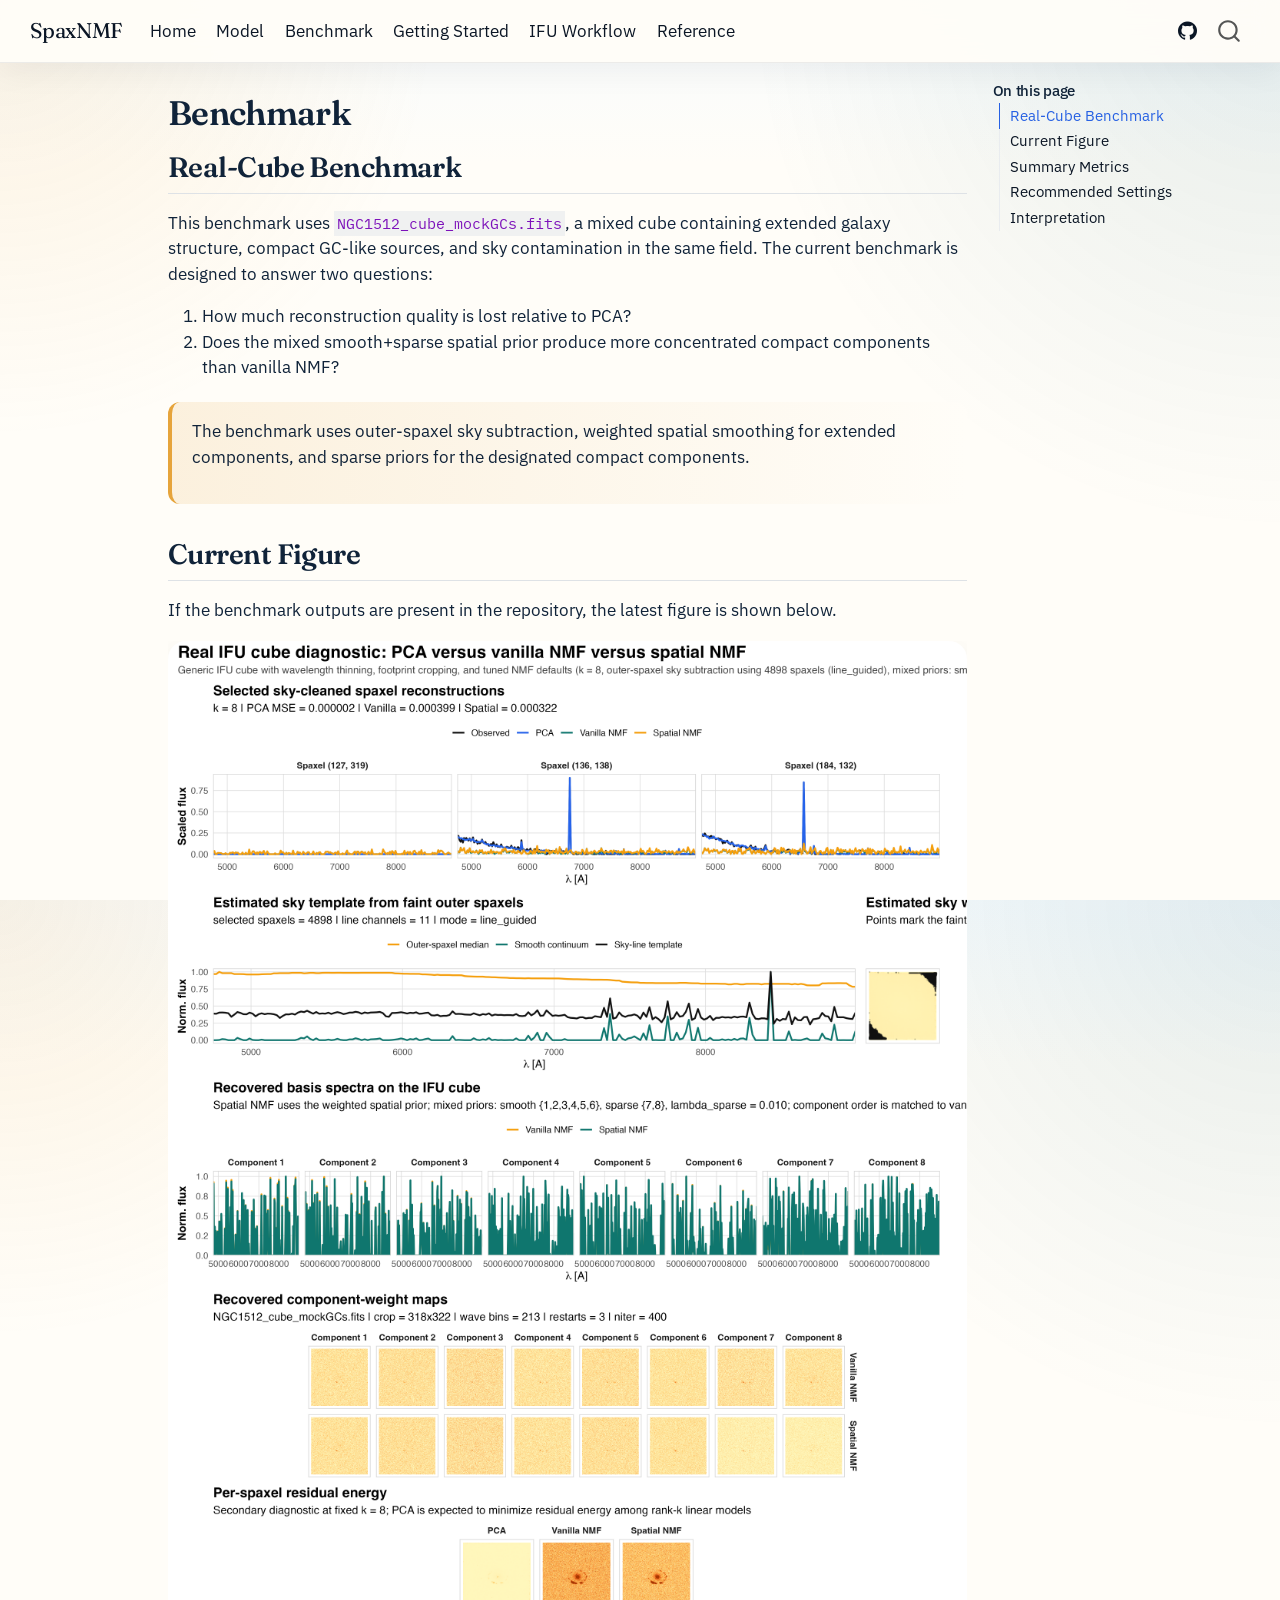
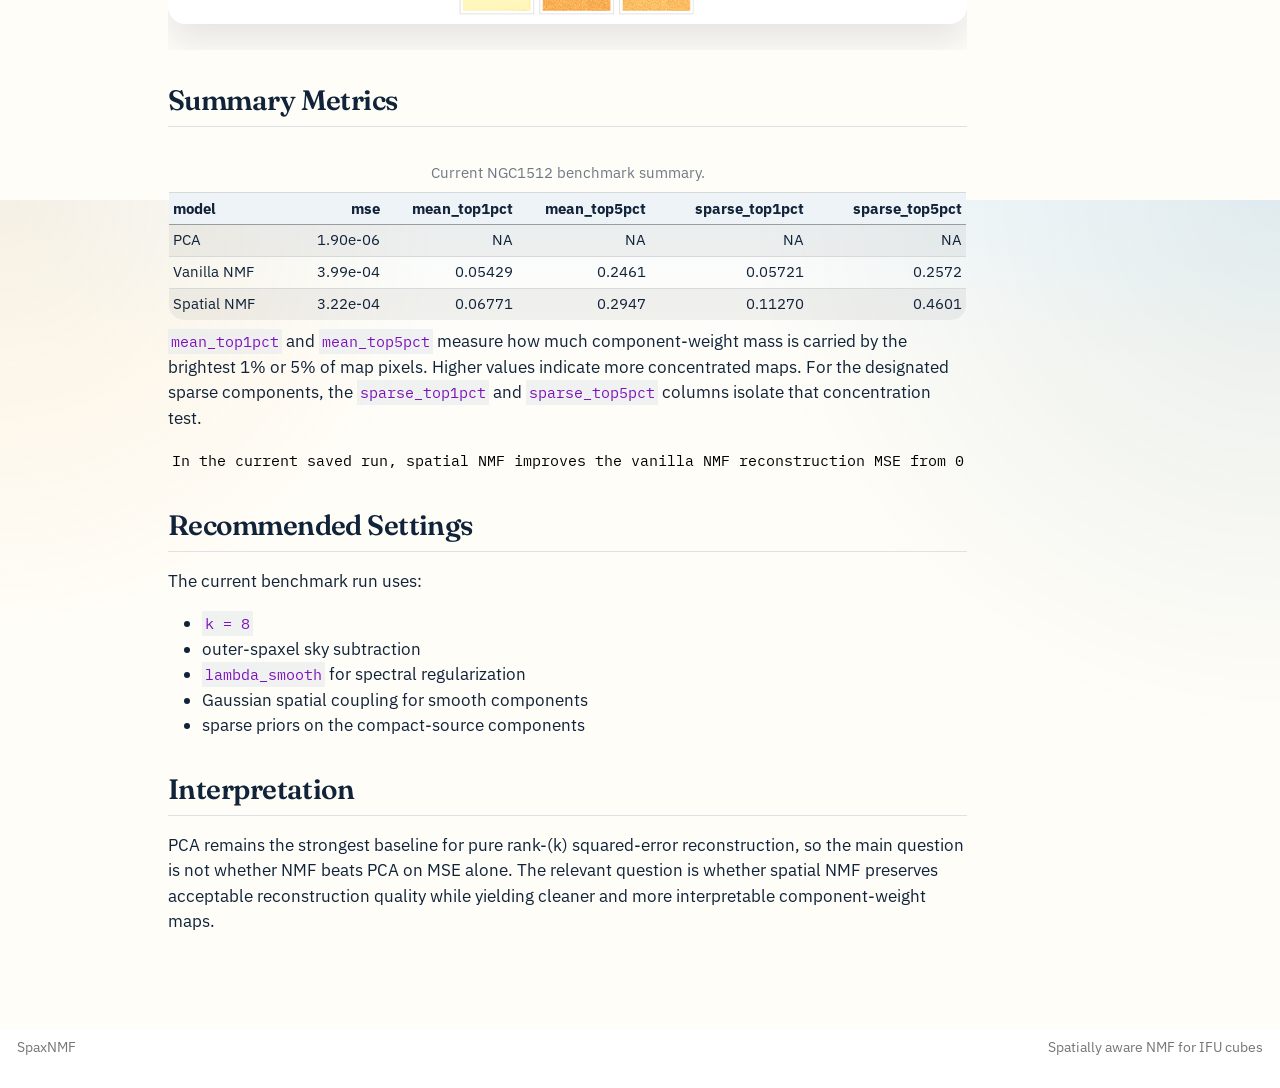
==== docs/benchmark.html @ 4b46c9d9 "again" ====
<!DOCTYPE html>
<html xmlns="http://www.w3.org/1999/xhtml" lang="en" xml:lang="en"><head>

<meta charset="utf-8">
<meta name="generator" content="quarto-1.8.27">

<meta name="viewport" content="width=device-width, initial-scale=1.0, user-scalable=yes">


<title>Benchmark – SpaxNMF</title>
<style>
code{white-space: pre-wrap;}
span.smallcaps{font-variant: small-caps;}
div.columns{display: flex; gap: min(4vw, 1.5em);}
div.column{flex: auto; overflow-x: auto;}
div.hanging-indent{margin-left: 1.5em; text-indent: -1.5em;}
ul.task-list{list-style: none;}
ul.task-list li input[type="checkbox"] {
  width: 0.8em;
  margin: 0 0.8em 0.2em -1em; /* quarto-specific, see https://github.com/quarto-dev/quarto-cli/issues/4556 */ 
  vertical-align: middle;
}
</style>


<script src="site_libs/quarto-nav/quarto-nav.js"></script>
<script src="site_libs/quarto-nav/headroom.min.js"></script>
<script src="site_libs/clipboard/clipboard.min.js"></script>
<script src="site_libs/quarto-search/autocomplete.umd.js"></script>
<script src="site_libs/quarto-search/fuse.min.js"></script>
<script src="site_libs/quarto-search/quarto-search.js"></script>
<meta name="quarto:offset" content="./">
<script src="site_libs/quarto-html/quarto.js" type="module"></script>
<script src="site_libs/quarto-html/tabsets/tabsets.js" type="module"></script>
<script src="site_libs/quarto-html/axe/axe-check.js" type="module"></script>
<script src="site_libs/quarto-html/popper.min.js"></script>
<script src="site_libs/quarto-html/tippy.umd.min.js"></script>
<script src="site_libs/quarto-html/anchor.min.js"></script>
<link href="site_libs/quarto-html/tippy.css" rel="stylesheet">
<link href="site_libs/quarto-html/quarto-syntax-highlighting-ed96de9b727972fe78a7b5d16c58bf87.css" rel="stylesheet" id="quarto-text-highlighting-styles">
<script src="site_libs/bootstrap/bootstrap.min.js"></script>
<link href="site_libs/bootstrap/bootstrap-icons.css" rel="stylesheet">
<link href="site_libs/bootstrap/bootstrap-5b4ad623e5705c0698d39aec6f10cf02.min.css" rel="stylesheet" append-hash="true" id="quarto-bootstrap" data-mode="light">
<script id="quarto-search-options" type="application/json">{
  "location": "navbar",
  "copy-button": false,
  "collapse-after": 3,
  "panel-placement": "end",
  "type": "overlay",
  "limit": 50,
  "keyboard-shortcut": [
    "f",
    "/",
    "s"
  ],
  "show-item-context": false,
  "language": {
    "search-no-results-text": "No results",
    "search-matching-documents-text": "matching documents",
    "search-copy-link-title": "Copy link to search",
    "search-hide-matches-text": "Hide additional matches",
    "search-more-match-text": "more match in this document",
    "search-more-matches-text": "more matches in this document",
    "search-clear-button-title": "Clear",
    "search-text-placeholder": "",
    "search-detached-cancel-button-title": "Cancel",
    "search-submit-button-title": "Submit",
    "search-label": "Search"
  }
}</script>
<style>html{ scroll-behavior: smooth; }</style>


<link rel="stylesheet" href="styles.css">
</head>

<body class="nav-fixed quarto-light">

<div id="quarto-search-results"></div>
  <header id="quarto-header" class="headroom fixed-top">
    <nav class="navbar navbar-expand-lg " data-bs-theme="dark">
      <div class="navbar-container container-fluid">
      <div class="navbar-brand-container mx-auto">
    <a class="navbar-brand" href="./index.html">
    <span class="navbar-title">SpaxNMF</span>
    </a>
  </div>
            <div id="quarto-search" class="" title="Search"></div>
          <button class="navbar-toggler" type="button" data-bs-toggle="collapse" data-bs-target="#navbarCollapse" aria-controls="navbarCollapse" role="menu" aria-expanded="false" aria-label="Toggle navigation" onclick="if (window.quartoToggleHeadroom) { window.quartoToggleHeadroom(); }">
  <span class="navbar-toggler-icon"></span>
</button>
          <div class="collapse navbar-collapse" id="navbarCollapse">
            <ul class="navbar-nav navbar-nav-scroll me-auto">
  <li class="nav-item">
    <a class="nav-link" href="./index.html"> 
<span class="menu-text">Home</span></a>
  </li>  
  <li class="nav-item">
    <a class="nav-link" href="./model.html"> 
<span class="menu-text">Model</span></a>
  </li>  
  <li class="nav-item">
    <a class="nav-link active" href="./benchmark.html" aria-current="page"> 
<span class="menu-text">Benchmark</span></a>
  </li>  
  <li class="nav-item">
    <a class="nav-link" href="./getting-started.html"> 
<span class="menu-text">Getting Started</span></a>
  </li>  
  <li class="nav-item">
    <a class="nav-link" href="./ifu-workflow.html"> 
<span class="menu-text">IFU Workflow</span></a>
  </li>  
  <li class="nav-item">
    <a class="nav-link" href="./reference.html"> 
<span class="menu-text">Reference</span></a>
  </li>  
</ul>
            <ul class="navbar-nav navbar-nav-scroll ms-auto">
  <li class="nav-item compact">
    <a class="nav-link" href="https://github.com/RafaelSdeSouza/SpaxNMF"> <i class="bi bi-github" role="img">
</i> 
<span class="menu-text"></span></a>
  </li>  
</ul>
          </div> <!-- /navcollapse -->
            <div class="quarto-navbar-tools">
</div>
      </div> <!-- /container-fluid -->
    </nav>
</header>
<!-- content -->
<div id="quarto-content" class="quarto-container page-columns page-rows-contents page-layout-article page-navbar">
<!-- sidebar -->
<!-- margin-sidebar -->
    <div id="quarto-margin-sidebar" class="sidebar margin-sidebar">
        <nav id="TOC" role="doc-toc" class="toc-active">
    <h2 id="toc-title">On this page</h2>
   
  <ul>
  <li><a href="#real-cube-benchmark" id="toc-real-cube-benchmark" class="nav-link active" data-scroll-target="#real-cube-benchmark">Real-Cube Benchmark</a></li>
  <li><a href="#current-figure" id="toc-current-figure" class="nav-link" data-scroll-target="#current-figure">Current Figure</a></li>
  <li><a href="#summary-metrics" id="toc-summary-metrics" class="nav-link" data-scroll-target="#summary-metrics">Summary Metrics</a></li>
  <li><a href="#recommended-settings" id="toc-recommended-settings" class="nav-link" data-scroll-target="#recommended-settings">Recommended Settings</a></li>
  <li><a href="#interpretation" id="toc-interpretation" class="nav-link" data-scroll-target="#interpretation">Interpretation</a></li>
  </ul>
</nav>
    </div>
<!-- main -->
<main class="content" id="quarto-document-content">

<header id="title-block-header" class="quarto-title-block default">
<div class="quarto-title">
<h1 class="title">Benchmark</h1>
</div>



<div class="quarto-title-meta">

    
  
    
  </div>
  


</header>


<section id="real-cube-benchmark" class="level2">
<h2 class="anchored" data-anchor-id="real-cube-benchmark">Real-Cube Benchmark</h2>
<p>This benchmark uses <code>NGC1512_cube_mockGCs.fits</code>, a mixed cube containing extended galaxy structure, compact GC-like sources, and sky contamination in the same field. The current benchmark is designed to answer two questions:</p>
<ol type="1">
<li>How much reconstruction quality is lost relative to PCA?</li>
<li>Does the mixed smooth+sparse spatial prior produce more concentrated compact components than vanilla NMF?</li>
</ol>
<div class="benchmark-note">
<p>The benchmark uses outer-spaxel sky subtraction, weighted spatial smoothing for extended components, and sparse priors for the designated compact components.</p>
</div>
</section>
<section id="current-figure" class="level2">
<h2 class="anchored" data-anchor-id="current-figure">Current Figure</h2>
<p>If the benchmark outputs are present in the repository, the latest figure is shown below.</p>
<div class="cell">
<div class="cell-output-display">
<div>
<figure class="figure">
<p><img src="images/ngc1512-benchmark.png" class="img-fluid figure-img" width="2080"></p>
</figure>
</div>
</div>
</div>
</section>
<section id="summary-metrics" class="level2">
<h2 class="anchored" data-anchor-id="summary-metrics">Summary Metrics</h2>
<div class="cell">
<div class="cell-output-display">
<table class="caption-top table table-sm table-striped small">
<caption>Current NGC1512 benchmark summary.</caption>
<colgroup>
<col style="width: 15%">
<col style="width: 11%">
<col style="width: 16%">
<col style="width: 16%">
<col style="width: 19%">
<col style="width: 19%">
</colgroup>
<thead>
<tr class="header">
<th style="text-align: left;">model</th>
<th style="text-align: right;">mse</th>
<th style="text-align: right;">mean_top1pct</th>
<th style="text-align: right;">mean_top5pct</th>
<th style="text-align: right;">sparse_top1pct</th>
<th style="text-align: right;">sparse_top5pct</th>
</tr>
</thead>
<tbody>
<tr class="odd">
<td style="text-align: left;">PCA</td>
<td style="text-align: right;">1.90e-06</td>
<td style="text-align: right;">NA</td>
<td style="text-align: right;">NA</td>
<td style="text-align: right;">NA</td>
<td style="text-align: right;">NA</td>
</tr>
<tr class="even">
<td style="text-align: left;">Vanilla NMF</td>
<td style="text-align: right;">3.99e-04</td>
<td style="text-align: right;">0.05429</td>
<td style="text-align: right;">0.2461</td>
<td style="text-align: right;">0.05721</td>
<td style="text-align: right;">0.2572</td>
</tr>
<tr class="odd">
<td style="text-align: left;">Spatial NMF</td>
<td style="text-align: right;">3.22e-04</td>
<td style="text-align: right;">0.06771</td>
<td style="text-align: right;">0.2947</td>
<td style="text-align: right;">0.11270</td>
<td style="text-align: right;">0.4601</td>
</tr>
</tbody>
</table>
</div>
</div>
<p><code>mean_top1pct</code> and <code>mean_top5pct</code> measure how much component-weight mass is carried by the brightest 1% or 5% of map pixels. Higher values indicate more concentrated maps. For the designated sparse components, the <code>sparse_top1pct</code> and <code>sparse_top5pct</code> columns isolate that concentration test.</p>
<div class="cell">
<div class="cell-output cell-output-stdout">
<pre><code>In the current saved run, spatial NMF improves the vanilla NMF reconstruction MSE from 0.000399 to 0.000322, while increasing the designated sparse-component top-1% concentration from 0.057 to 0.113.</code></pre>
</div>
</div>
</section>
<section id="recommended-settings" class="level2">
<h2 class="anchored" data-anchor-id="recommended-settings">Recommended Settings</h2>
<p>The current benchmark run uses:</p>
<ul>
<li><code>k = 8</code></li>
<li>outer-spaxel sky subtraction</li>
<li><code>lambda_smooth</code> for spectral regularization</li>
<li>Gaussian spatial coupling for smooth components</li>
<li>sparse priors on the compact-source components</li>
</ul>
</section>
<section id="interpretation" class="level2">
<h2 class="anchored" data-anchor-id="interpretation">Interpretation</h2>
<p>PCA remains the strongest baseline for pure rank-(k) squared-error reconstruction, so the main question is not whether NMF beats PCA on MSE alone. The relevant question is whether spatial NMF preserves acceptable reconstruction quality while yielding cleaner and more interpretable component-weight maps.</p>


</section>

</main> <!-- /main -->
<script id="quarto-html-after-body" type="application/javascript">
  window.document.addEventListener("DOMContentLoaded", function (event) {
    const icon = "";
    const anchorJS = new window.AnchorJS();
    anchorJS.options = {
      placement: 'right',
      icon: icon
    };
    anchorJS.add('.anchored');
    const isCodeAnnotation = (el) => {
      for (const clz of el.classList) {
        if (clz.startsWith('code-annotation-')) {                     
          return true;
        }
      }
      return false;
    }
    const onCopySuccess = function(e) {
      // button target
      const button = e.trigger;
      // don't keep focus
      button.blur();
      // flash "checked"
      button.classList.add('code-copy-button-checked');
      var currentTitle = button.getAttribute("title");
      button.setAttribute("title", "Copied!");
      let tooltip;
      if (window.bootstrap) {
        button.setAttribute("data-bs-toggle", "tooltip");
        button.setAttribute("data-bs-placement", "left");
        button.setAttribute("data-bs-title", "Copied!");
        tooltip = new bootstrap.Tooltip(button, 
          { trigger: "manual", 
            customClass: "code-copy-button-tooltip",
            offset: [0, -8]});
        tooltip.show();    
      }
      setTimeout(function() {
        if (tooltip) {
          tooltip.hide();
          button.removeAttribute("data-bs-title");
          button.removeAttribute("data-bs-toggle");
          button.removeAttribute("data-bs-placement");
        }
        button.setAttribute("title", currentTitle);
        button.classList.remove('code-copy-button-checked');
      }, 1000);
      // clear code selection
      e.clearSelection();
    }
    const getTextToCopy = function(trigger) {
      const outerScaffold = trigger.parentElement.cloneNode(true);
      const codeEl = outerScaffold.querySelector('code');
      for (const childEl of codeEl.children) {
        if (isCodeAnnotation(childEl)) {
          childEl.remove();
        }
      }
      return codeEl.innerText;
    }
    const clipboard = new window.ClipboardJS('.code-copy-button:not([data-in-quarto-modal])', {
      text: getTextToCopy
    });
    clipboard.on('success', onCopySuccess);
    if (window.document.getElementById('quarto-embedded-source-code-modal')) {
      const clipboardModal = new window.ClipboardJS('.code-copy-button[data-in-quarto-modal]', {
        text: getTextToCopy,
        container: window.document.getElementById('quarto-embedded-source-code-modal')
      });
      clipboardModal.on('success', onCopySuccess);
    }
      var localhostRegex = new RegExp(/^(?:http|https):\/\/localhost\:?[0-9]*\//);
      var mailtoRegex = new RegExp(/^mailto:/);
        var filterRegex = new RegExp("https:\/\/rafaelsdesouza\.github\.io\/SpaxNMF\/");
      var isInternal = (href) => {
          return filterRegex.test(href) || localhostRegex.test(href) || mailtoRegex.test(href);
      }
      // Inspect non-navigation links and adorn them if external
     var links = window.document.querySelectorAll('a[href]:not(.nav-link):not(.navbar-brand):not(.toc-action):not(.sidebar-link):not(.sidebar-item-toggle):not(.pagination-link):not(.no-external):not([aria-hidden]):not(.dropdown-item):not(.quarto-navigation-tool):not(.about-link)');
      for (var i=0; i<links.length; i++) {
        const link = links[i];
        if (!isInternal(link.href)) {
          // undo the damage that might have been done by quarto-nav.js in the case of
          // links that we want to consider external
          if (link.dataset.originalHref !== undefined) {
            link.href = link.dataset.originalHref;
          }
        }
      }
    function tippyHover(el, contentFn, onTriggerFn, onUntriggerFn) {
      const config = {
        allowHTML: true,
        maxWidth: 500,
        delay: 100,
        arrow: false,
        appendTo: function(el) {
            return el.parentElement;
        },
        interactive: true,
        interactiveBorder: 10,
        theme: 'quarto',
        placement: 'bottom-start',
      };
      if (contentFn) {
        config.content = contentFn;
      }
      if (onTriggerFn) {
        config.onTrigger = onTriggerFn;
      }
      if (onUntriggerFn) {
        config.onUntrigger = onUntriggerFn;
      }
      window.tippy(el, config); 
    }
    const noterefs = window.document.querySelectorAll('a[role="doc-noteref"]');
    for (var i=0; i<noterefs.length; i++) {
      const ref = noterefs[i];
      tippyHover(ref, function() {
        // use id or data attribute instead here
        let href = ref.getAttribute('data-footnote-href') || ref.getAttribute('href');
        try { href = new URL(href).hash; } catch {}
        const id = href.replace(/^#\/?/, "");
        const note = window.document.getElementById(id);
        if (note) {
          return note.innerHTML;
        } else {
          return "";
        }
      });
    }
    const xrefs = window.document.querySelectorAll('a.quarto-xref');
    const processXRef = (id, note) => {
      // Strip column container classes
      const stripColumnClz = (el) => {
        el.classList.remove("page-full", "page-columns");
        if (el.children) {
          for (const child of el.children) {
            stripColumnClz(child);
          }
        }
      }
      stripColumnClz(note)
      if (id === null || id.startsWith('sec-')) {
        // Special case sections, only their first couple elements
        const container = document.createElement("div");
        if (note.children && note.children.length > 2) {
          container.appendChild(note.children[0].cloneNode(true));
          for (let i = 1; i < note.children.length; i++) {
            const child = note.children[i];
            if (child.tagName === "P" && child.innerText === "") {
              continue;
            } else {
              container.appendChild(child.cloneNode(true));
              break;
            }
          }
          if (window.Quarto?.typesetMath) {
            window.Quarto.typesetMath(container);
          }
          return container.innerHTML
        } else {
          if (window.Quarto?.typesetMath) {
            window.Quarto.typesetMath(note);
          }
          return note.innerHTML;
        }
      } else {
        // Remove any anchor links if they are present
        const anchorLink = note.querySelector('a.anchorjs-link');
        if (anchorLink) {
          anchorLink.remove();
        }
        if (window.Quarto?.typesetMath) {
          window.Quarto.typesetMath(note);
        }
        if (note.classList.contains("callout")) {
          return note.outerHTML;
        } else {
          return note.innerHTML;
        }
      }
    }
    for (var i=0; i<xrefs.length; i++) {
      const xref = xrefs[i];
      tippyHover(xref, undefined, function(instance) {
        instance.disable();
        let url = xref.getAttribute('href');
        let hash = undefined; 
        if (url.startsWith('#')) {
          hash = url;
        } else {
          try { hash = new URL(url).hash; } catch {}
        }
        if (hash) {
          const id = hash.replace(/^#\/?/, "");
          const note = window.document.getElementById(id);
          if (note !== null) {
            try {
              const html = processXRef(id, note.cloneNode(true));
              instance.setContent(html);
            } finally {
              instance.enable();
              instance.show();
            }
          } else {
            // See if we can fetch this
            fetch(url.split('#')[0])
            .then(res => res.text())
            .then(html => {
              const parser = new DOMParser();
              const htmlDoc = parser.parseFromString(html, "text/html");
              const note = htmlDoc.getElementById(id);
              if (note !== null) {
                const html = processXRef(id, note);
                instance.setContent(html);
              } 
            }).finally(() => {
              instance.enable();
              instance.show();
            });
          }
        } else {
          // See if we can fetch a full url (with no hash to target)
          // This is a special case and we should probably do some content thinning / targeting
          fetch(url)
          .then(res => res.text())
          .then(html => {
            const parser = new DOMParser();
            const htmlDoc = parser.parseFromString(html, "text/html");
            const note = htmlDoc.querySelector('main.content');
            if (note !== null) {
              // This should only happen for chapter cross references
              // (since there is no id in the URL)
              // remove the first header
              if (note.children.length > 0 && note.children[0].tagName === "HEADER") {
                note.children[0].remove();
              }
              const html = processXRef(null, note);
              instance.setContent(html);
            } 
          }).finally(() => {
            instance.enable();
            instance.show();
          });
        }
      }, function(instance) {
      });
    }
        let selectedAnnoteEl;
        const selectorForAnnotation = ( cell, annotation) => {
          let cellAttr = 'data-code-cell="' + cell + '"';
          let lineAttr = 'data-code-annotation="' +  annotation + '"';
          const selector = 'span[' + cellAttr + '][' + lineAttr + ']';
          return selector;
        }
        const selectCodeLines = (annoteEl) => {
          const doc = window.document;
          const targetCell = annoteEl.getAttribute("data-target-cell");
          const targetAnnotation = annoteEl.getAttribute("data-target-annotation");
          const annoteSpan = window.document.querySelector(selectorForAnnotation(targetCell, targetAnnotation));
          const lines = annoteSpan.getAttribute("data-code-lines").split(",");
          const lineIds = lines.map((line) => {
            return targetCell + "-" + line;
          })
          let top = null;
          let height = null;
          let parent = null;
          if (lineIds.length > 0) {
              //compute the position of the single el (top and bottom and make a div)
              const el = window.document.getElementById(lineIds[0]);
              top = el.offsetTop;
              height = el.offsetHeight;
              parent = el.parentElement.parentElement;
            if (lineIds.length > 1) {
              const lastEl = window.document.getElementById(lineIds[lineIds.length - 1]);
              const bottom = lastEl.offsetTop + lastEl.offsetHeight;
              height = bottom - top;
            }
            if (top !== null && height !== null && parent !== null) {
              // cook up a div (if necessary) and position it 
              let div = window.document.getElementById("code-annotation-line-highlight");
              if (div === null) {
                div = window.document.createElement("div");
                div.setAttribute("id", "code-annotation-line-highlight");
                div.style.position = 'absolute';
                parent.appendChild(div);
              }
              div.style.top = top - 2 + "px";
              div.style.height = height + 4 + "px";
              div.style.left = 0;
              let gutterDiv = window.document.getElementById("code-annotation-line-highlight-gutter");
              if (gutterDiv === null) {
                gutterDiv = window.document.createElement("div");
                gutterDiv.setAttribute("id", "code-annotation-line-highlight-gutter");
                gutterDiv.style.position = 'absolute';
                const codeCell = window.document.getElementById(targetCell);
                const gutter = codeCell.querySelector('.code-annotation-gutter');
                gutter.appendChild(gutterDiv);
              }
              gutterDiv.style.top = top - 2 + "px";
              gutterDiv.style.height = height + 4 + "px";
            }
            selectedAnnoteEl = annoteEl;
          }
        };
        const unselectCodeLines = () => {
          const elementsIds = ["code-annotation-line-highlight", "code-annotation-line-highlight-gutter"];
          elementsIds.forEach((elId) => {
            const div = window.document.getElementById(elId);
            if (div) {
              div.remove();
            }
          });
          selectedAnnoteEl = undefined;
        };
          // Handle positioning of the toggle
      window.addEventListener(
        "resize",
        throttle(() => {
          elRect = undefined;
          if (selectedAnnoteEl) {
            selectCodeLines(selectedAnnoteEl);
          }
        }, 10)
      );
      function throttle(fn, ms) {
      let throttle = false;
      let timer;
        return (...args) => {
          if(!throttle) { // first call gets through
              fn.apply(this, args);
              throttle = true;
          } else { // all the others get throttled
              if(timer) clearTimeout(timer); // cancel #2
              timer = setTimeout(() => {
                fn.apply(this, args);
                timer = throttle = false;
              }, ms);
          }
        };
      }
        // Attach click handler to the DT
        const annoteDls = window.document.querySelectorAll('dt[data-target-cell]');
        for (const annoteDlNode of annoteDls) {
          annoteDlNode.addEventListener('click', (event) => {
            const clickedEl = event.target;
            if (clickedEl !== selectedAnnoteEl) {
              unselectCodeLines();
              const activeEl = window.document.querySelector('dt[data-target-cell].code-annotation-active');
              if (activeEl) {
                activeEl.classList.remove('code-annotation-active');
              }
              selectCodeLines(clickedEl);
              clickedEl.classList.add('code-annotation-active');
            } else {
              // Unselect the line
              unselectCodeLines();
              clickedEl.classList.remove('code-annotation-active');
            }
          });
        }
    const findCites = (el) => {
      const parentEl = el.parentElement;
      if (parentEl) {
        const cites = parentEl.dataset.cites;
        if (cites) {
          return {
            el,
            cites: cites.split(' ')
          };
        } else {
          return findCites(el.parentElement)
        }
      } else {
        return undefined;
      }
    };
    var bibliorefs = window.document.querySelectorAll('a[role="doc-biblioref"]');
    for (var i=0; i<bibliorefs.length; i++) {
      const ref = bibliorefs[i];
      const citeInfo = findCites(ref);
      if (citeInfo) {
        tippyHover(citeInfo.el, function() {
          var popup = window.document.createElement('div');
          citeInfo.cites.forEach(function(cite) {
            var citeDiv = window.document.createElement('div');
            citeDiv.classList.add('hanging-indent');
            citeDiv.classList.add('csl-entry');
            var biblioDiv = window.document.getElementById('ref-' + cite);
            if (biblioDiv) {
              citeDiv.innerHTML = biblioDiv.innerHTML;
            }
            popup.appendChild(citeDiv);
          });
          return popup.innerHTML;
        });
      }
    }
  });
  </script>
</div> <!-- /content -->
<footer class="footer">
  <div class="nav-footer">
    <div class="nav-footer-left">
<p>SpaxNMF</p>
</div>   
    <div class="nav-footer-center">
      &nbsp;
    </div>
    <div class="nav-footer-right">
<p>Spatially aware NMF for IFU cubes</p>
</div>
  </div>
</footer>




<script src="site_libs/quarto-html/zenscroll-min.js"></script>
</body></html>
---- docs/site_libs/quarto-html/tippy.css ----
.tippy-box[data-animation=fade][data-state=hidden]{opacity:0}[data-tippy-root]{max-width:calc(100vw - 10px)}.tippy-box{position:relative;background-color:#333;color:#fff;border-radius:4px;font-size:14px;line-height:1.4;white-space:normal;outline:0;transition-property:transform,visibility,opacity}.tippy-box[data-placement^=top]>.tippy-arrow{bottom:0}.tippy-box[data-placement^=top]>.tippy-arrow:before{bottom:-7px;left:0;border-width:8px 8px 0;border-top-color:initial;transform-origin:center top}.tippy-box[data-placement^=bottom]>.tippy-arrow{top:0}.tippy-box[data-placement^=bottom]>.tippy-arrow:before{top:-7px;left:0;border-width:0 8px 8px;border-bottom-color:initial;transform-origin:center bottom}.tippy-box[data-placement^=left]>.tippy-arrow{right:0}.tippy-box[data-placement^=left]>.tippy-arrow:before{border-width:8px 0 8px 8px;border-left-color:initial;right:-7px;transform-origin:center left}.tippy-box[data-placement^=right]>.tippy-arrow{left:0}.tippy-box[data-placement^=right]>.tippy-arrow:before{left:-7px;border-width:8px 8px 8px 0;border-right-color:initial;transform-origin:center right}.tippy-box[data-inertia][data-state=visible]{transition-timing-function:cubic-bezier(.54,1.5,.38,1.11)}.tippy-arrow{width:16px;height:16px;color:#333}.tippy-arrow:before{content:"";position:absolute;border-color:transparent;border-style:solid}.tippy-content{position:relative;padding:5px 9px;z-index:1}
---- docs/site_libs/quarto-html/quarto-syntax-highlighting-ed96de9b727972fe78a7b5d16c58bf87.css ----
/* quarto syntax highlight colors */
:root {
  --quarto-hl-ot-color: #003B4F;
  --quarto-hl-at-color: #657422;
  --quarto-hl-ss-color: #20794D;
  --quarto-hl-an-color: #5E5E5E;
  --quarto-hl-fu-color: #4758AB;
  --quarto-hl-st-color: #20794D;
  --quarto-hl-cf-color: #003B4F;
  --quarto-hl-op-color: #5E5E5E;
  --quarto-hl-er-color: #AD0000;
  --quarto-hl-bn-color: #AD0000;
  --quarto-hl-al-color: #AD0000;
  --quarto-hl-va-color: #111111;
  --quarto-hl-bu-color: inherit;
  --quarto-hl-ex-color: inherit;
  --quarto-hl-pp-color: #AD0000;
  --quarto-hl-in-color: #5E5E5E;
  --quarto-hl-vs-color: #20794D;
  --quarto-hl-wa-color: #5E5E5E;
  --quarto-hl-do-color: #5E5E5E;
  --quarto-hl-im-color: #00769E;
  --quarto-hl-ch-color: #20794D;
  --quarto-hl-dt-color: #AD0000;
  --quarto-hl-fl-color: #AD0000;
  --quarto-hl-co-color: #5E5E5E;
  --quarto-hl-cv-color: #5E5E5E;
  --quarto-hl-cn-color: #8f5902;
  --quarto-hl-sc-color: #5E5E5E;
  --quarto-hl-dv-color: #AD0000;
  --quarto-hl-kw-color: #003B4F;
}

/* other quarto variables */
:root {
  --quarto-font-monospace: SFMono-Regular, Menlo, Monaco, Consolas, "Liberation Mono", "Courier New", monospace;
}

/* syntax highlight based on Pandoc's rules */
pre > code.sourceCode > span {
  color: #003B4F;
}

code.sourceCode > span {
  color: #003B4F;
}

div.sourceCode,
div.sourceCode pre.sourceCode {
  color: #003B4F;
}

/* Normal */
code span {
  color: #003B4F;
}

/* Alert */
code span.al {
  color: #AD0000;
  font-style: inherit;
}

/* Annotation */
code span.an {
  color: #5E5E5E;
  font-style: inherit;
}

/* Attribute */
code span.at {
  color: #657422;
  font-style: inherit;
}

/* BaseN */
code span.bn {
  color: #AD0000;
  font-style: inherit;
}

/* BuiltIn */
code span.bu {
  font-style: inherit;
}

/* ControlFlow */
code span.cf {
  color: #003B4F;
  font-weight: bold;
  font-style: inherit;
}

/* Char */
code span.ch {
  color: #20794D;
  font-style: inherit;
}

/* Constant */
code span.cn {
  color: #8f5902;
  font-style: inherit;
}

/* Comment */
code span.co {
  color: #5E5E5E;
  font-style: inherit;
}

/* CommentVar */
code span.cv {
  color: #5E5E5E;
  font-style: italic;
}

/* Documentation */
code span.do {
  color: #5E5E5E;
  font-style: italic;
}

/* DataType */
code span.dt {
  color: #AD0000;
  font-style: inherit;
}

/* DecVal */
code span.dv {
  color: #AD0000;
  font-style: inherit;
}

/* Error */
code span.er {
  color: #AD0000;
  font-style: inherit;
}

/* Extension */
code span.ex {
  font-style: inherit;
}

/* Float */
code span.fl {
  color: #AD0000;
  font-style: inherit;
}

/* Function */
code span.fu {
  color: #4758AB;
  font-style: inherit;
}

/* Import */
code span.im {
  color: #00769E;
  font-style: inherit;
}

/* Information */
code span.in {
  color: #5E5E5E;
  font-style: inherit;
}

/* Keyword */
code span.kw {
  color: #003B4F;
  font-weight: bold;
  font-style: inherit;
}

/* Operator */
code span.op {
  color: #5E5E5E;
  font-style: inherit;
}

/* Other */
code span.ot {
  color: #003B4F;
  font-style: inherit;
}

/* Preprocessor */
code span.pp {
  color: #AD0000;
  font-style: inherit;
}

/* SpecialChar */
code span.sc {
  color: #5E5E5E;
  font-style: inherit;
}

/* SpecialString */
code span.ss {
  color: #20794D;
  font-style: inherit;
}

/* String */
code span.st {
  color: #20794D;
  font-style: inherit;
}

/* Variable */
code span.va {
  color: #111111;
  font-style: inherit;
}

/* VerbatimString */
code span.vs {
  color: #20794D;
  font-style: inherit;
}

/* Warning */
code span.wa {
  color: #5E5E5E;
  font-style: italic;
}

.prevent-inlining {
  content: "</";
}

/*# sourceMappingURL=0920dd6d7437995b8cdf7429764427b1.css.map */
---- docs/styles.css ----
@import url("https://fonts.googleapis.com/css2?family=Fraunces:opsz,wght@9..144,600;9..144,700&family=IBM+Plex+Mono:wght@400;500&family=IBM+Plex+Sans:wght@400;500;600;700&display=swap");

:root {
  --spax-ink: #102339;
  --spax-deep: #0b1625;
  --spax-ocean: #0f5f73;
  --spax-ocean-soft: #d8edf1;
  --spax-gold: #e6a43b;
  --spax-sand: #f5efe4;
  --spax-paper: #fffdf8;
  --spax-mist: #edf3f7;
  --spax-border: rgba(16, 35, 57, 0.12);
  --spax-shadow: 0 22px 50px rgba(11, 22, 37, 0.12);
}

html {
  scroll-behavior: smooth;
}

body {
  font-family: "IBM Plex Sans", "Avenir Next", "Segoe UI", sans-serif;
  color: var(--spax-ink);
  background:
    radial-gradient(circle at top left, rgba(230, 164, 59, 0.12), transparent 28%),
    radial-gradient(circle at top right, rgba(15, 95, 115, 0.10), transparent 34%),
    linear-gradient(180deg, #f7fbfd 0%, var(--spax-paper) 18%, var(--spax-paper) 100%);
}

h1,
h2,
h3,
h4,
.navbar-title,
.quarto-title-banner .title {
  font-family: "Fraunces", Georgia, serif;
  letter-spacing: -0.02em;
}

code,
pre,
.sourceCode {
  font-family: "IBM Plex Mono", "SFMono-Regular", monospace;
}

.navbar {
  background: rgba(255, 253, 248, 0.94);
  backdrop-filter: blur(12px);
  border-bottom: 1px solid rgba(16, 35, 57, 0.08);
  box-shadow: 0 10px 30px rgba(11, 22, 37, 0.05);
}

.navbar-title,
.nav-link {
  color: var(--spax-deep) !important;
}

.quarto-title-banner {
  background:
    radial-gradient(circle at top right, rgba(230, 164, 59, 0.24), transparent 26%),
    linear-gradient(135deg, #102339 0%, #0f5f73 100%);
}

.quarto-title-banner .quarto-title .title,
.quarto-title-banner .quarto-title p {
  color: white;
}

.hero-shell {
  margin: 0 0 2.25rem 0;
  padding: 2.5rem;
  background:
    radial-gradient(circle at top right, rgba(230, 164, 59, 0.22), transparent 28%),
    linear-gradient(135deg, rgba(11, 22, 37, 0.98), rgba(15, 95, 115, 0.96));
  color: white;
  border-radius: 28px;
  box-shadow: var(--spax-shadow);
  overflow: hidden;
}

.hero-grid {
  display: grid;
  grid-template-columns: minmax(0, 1.3fr) minmax(280px, 0.9fr);
  gap: 1.5rem;
  align-items: stretch;
}

.eyebrow {
  text-transform: uppercase;
  letter-spacing: 0.16em;
  font-size: 0.78rem;
  font-weight: 700;
  color: rgba(255, 255, 255, 0.78);
  margin-bottom: 0.75rem;
}

.hero-shell h1 {
  color: white;
  font-size: clamp(2.35rem, 4vw, 4.2rem);
  line-height: 0.98;
  margin-bottom: 1rem;
}

.hero-copy {
  max-width: 52rem;
  font-size: 1.1rem;
  line-height: 1.65;
  color: rgba(255, 255, 255, 0.86);
}

.hero-actions {
  display: flex;
  flex-wrap: wrap;
  gap: 0.8rem;
  margin-top: 1.35rem;
}

.hero-button {
  display: inline-flex;
  align-items: center;
  justify-content: center;
  min-width: 11rem;
  padding: 0.85rem 1.1rem;
  border-radius: 999px;
  text-decoration: none;
  font-weight: 700;
  transition: transform 0.18s ease, box-shadow 0.18s ease;
}

.hero-button:hover {
  transform: translateY(-1px);
}

.hero-primary {
  background: var(--spax-gold);
  color: var(--spax-deep);
  box-shadow: 0 14px 28px rgba(230, 164, 59, 0.26);
}

.hero-secondary {
  background: rgba(255, 255, 255, 0.12);
  color: white;
  border: 1px solid rgba(255, 255, 255, 0.26);
}

.hero-card,
.feature-card,
.metric-card,
.equation-panel,
.info-panel {
  background: rgba(255, 255, 255, 0.86);
  color: var(--spax-ink);
  border: 1px solid rgba(255, 255, 255, 0.32);
  border-radius: 22px;
  padding: 1.25rem 1.35rem;
  box-shadow: inset 0 1px 0 rgba(255, 255, 255, 0.22);
}

.hero-card h3,
.feature-card h3,
.equation-panel h3,
.info-panel h3 {
  margin-top: 0;
  margin-bottom: 0.55rem;
}

.hero-card p:last-child,
.feature-card p:last-child,
.equation-panel p:last-child,
.info-panel p:last-child {
  margin-bottom: 0;
}

.metric-ribbon,
.feature-grid,
.two-up,
.info-grid {
  display: grid;
  gap: 1rem;
}

.metric-ribbon {
  grid-template-columns: repeat(3, minmax(0, 1fr));
  margin: 1.5rem 0 2rem 0;
}

.metric-card {
  background: white;
  border: 1px solid var(--spax-border);
  box-shadow: 0 14px 32px rgba(11, 22, 37, 0.08);
}

.metric-card strong {
  display: block;
  font-size: 0.9rem;
  color: var(--spax-ocean);
  margin-bottom: 0.45rem;
  text-transform: uppercase;
  letter-spacing: 0.08em;
}

.metric-card span {
  font-family: "Fraunces", Georgia, serif;
  font-size: 1.7rem;
  line-height: 1.1;
}

.feature-grid {
  grid-template-columns: repeat(3, minmax(0, 1fr));
  margin: 1.5rem 0 2rem 0;
}

.feature-card {
  background: linear-gradient(180deg, rgba(255, 255, 255, 0.98), rgba(237, 243, 247, 0.88));
  border: 1px solid var(--spax-border);
  box-shadow: 0 18px 34px rgba(11, 22, 37, 0.06);
}

.two-up,
.info-grid {
  grid-template-columns: repeat(2, minmax(0, 1fr));
  margin: 1.5rem 0;
}

.equation-panel {
  background: linear-gradient(180deg, rgba(216, 237, 241, 0.58), rgba(255, 253, 248, 0.96));
  border: 1px solid rgba(15, 95, 115, 0.18);
}

.equation-panel .math.display {
  margin: 1rem 0;
}

.section-kicker {
  text-transform: uppercase;
  letter-spacing: 0.14em;
  font-size: 0.78rem;
  font-weight: 700;
  color: var(--spax-ocean);
  margin-bottom: 0.6rem;
}

.benchmark-note {
  padding: 1rem 1.15rem;
  border-left: 4px solid var(--spax-gold);
  background: linear-gradient(90deg, rgba(230, 164, 59, 0.14), rgba(255, 253, 248, 0.92));
  border-radius: 12px;
  margin: 1.25rem 0;
}

.table thead,
table thead {
  background: var(--spax-mist);
}

table {
  border: 1px solid var(--spax-border);
  border-radius: 16px;
  overflow: hidden;
}

img,
.figure-img {
  border-radius: 18px;
  box-shadow: 0 18px 34px rgba(11, 22, 37, 0.10);
}

.quarto-grid-item .card,
.card {
  border-radius: 20px;
  border: 1px solid var(--spax-border);
}

a {
  color: var(--spax-ocean);
}

a:hover {
  color: #0a4857;
}

.quarto-title-meta,
.quarto-title-meta-heading,
.quarto-title-meta-contents {
  color: rgba(255, 255, 255, 0.88);
}

@media (max-width: 991px) {
  .hero-grid,
  .metric-ribbon,
  .feature-grid,
  .two-up,
  .info-grid {
    grid-template-columns: 1fr;
  }

  .hero-shell {
    padding: 1.65rem;
  }
}
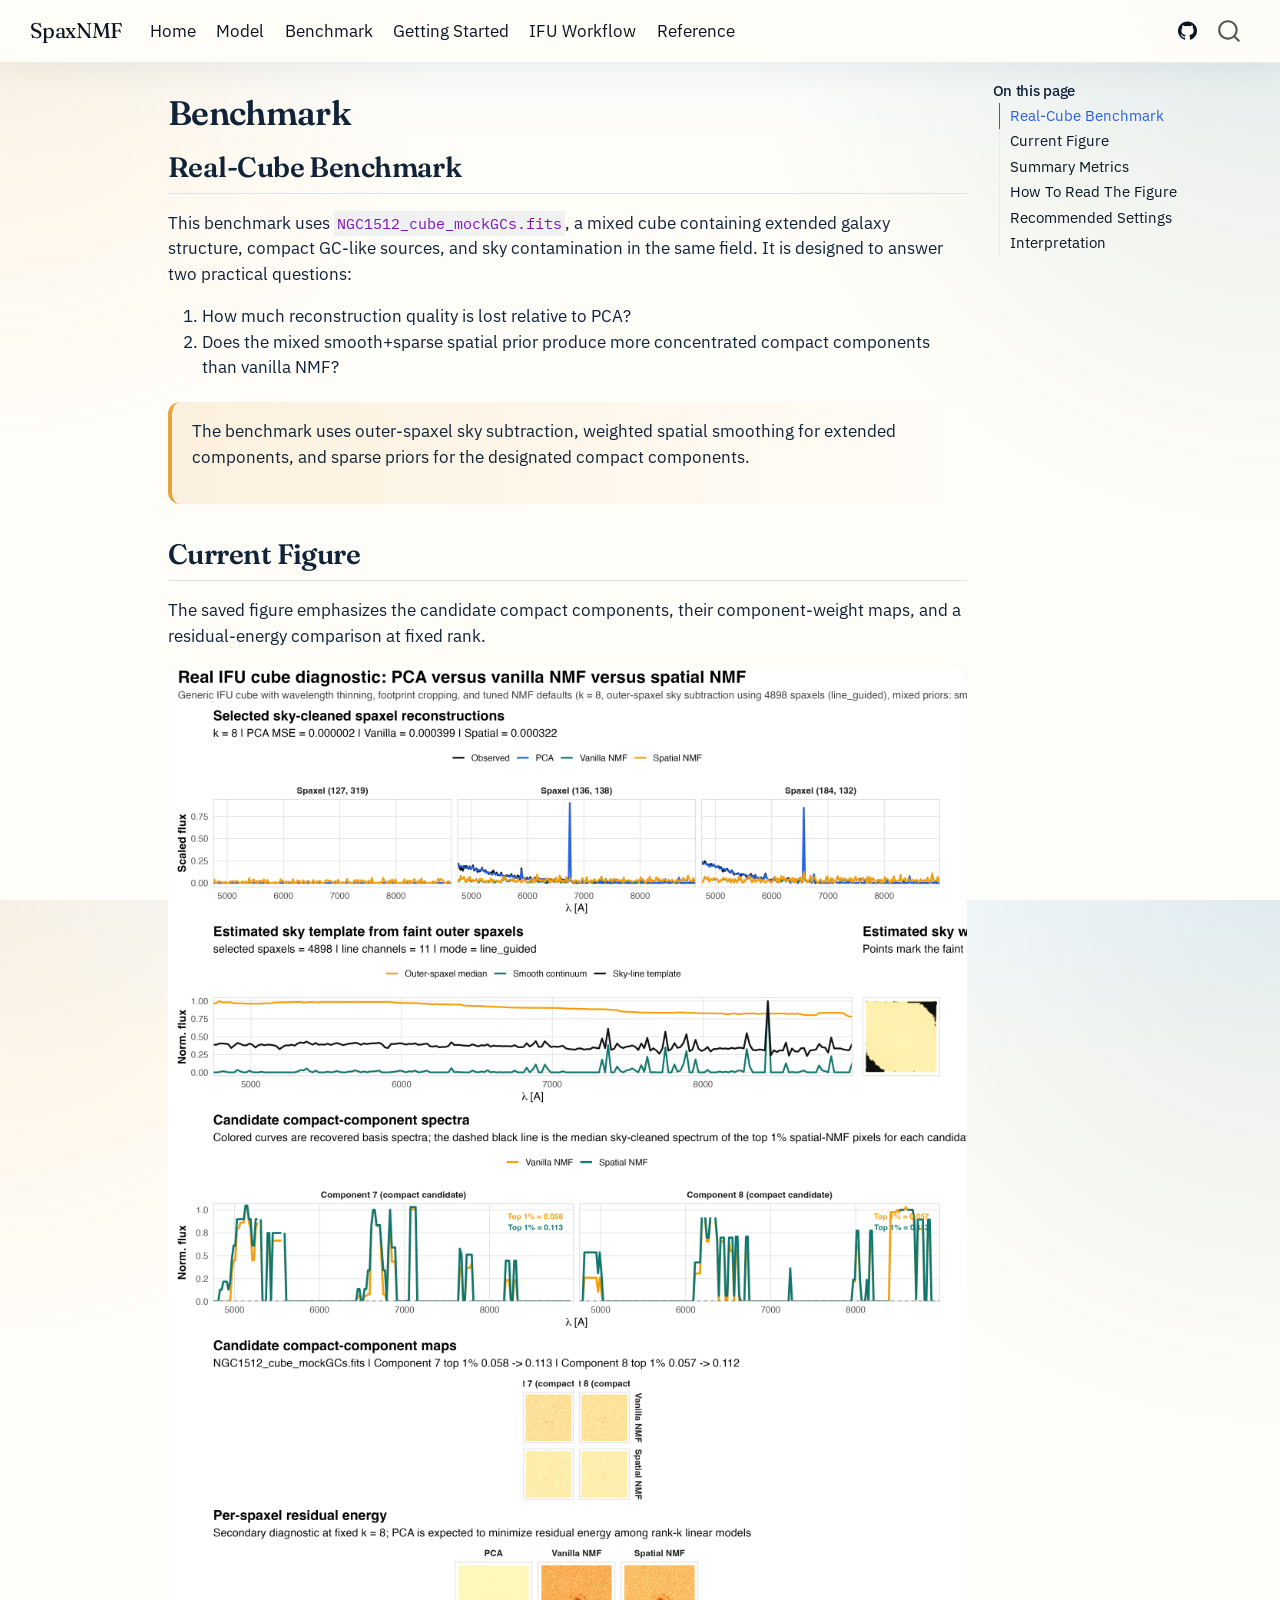
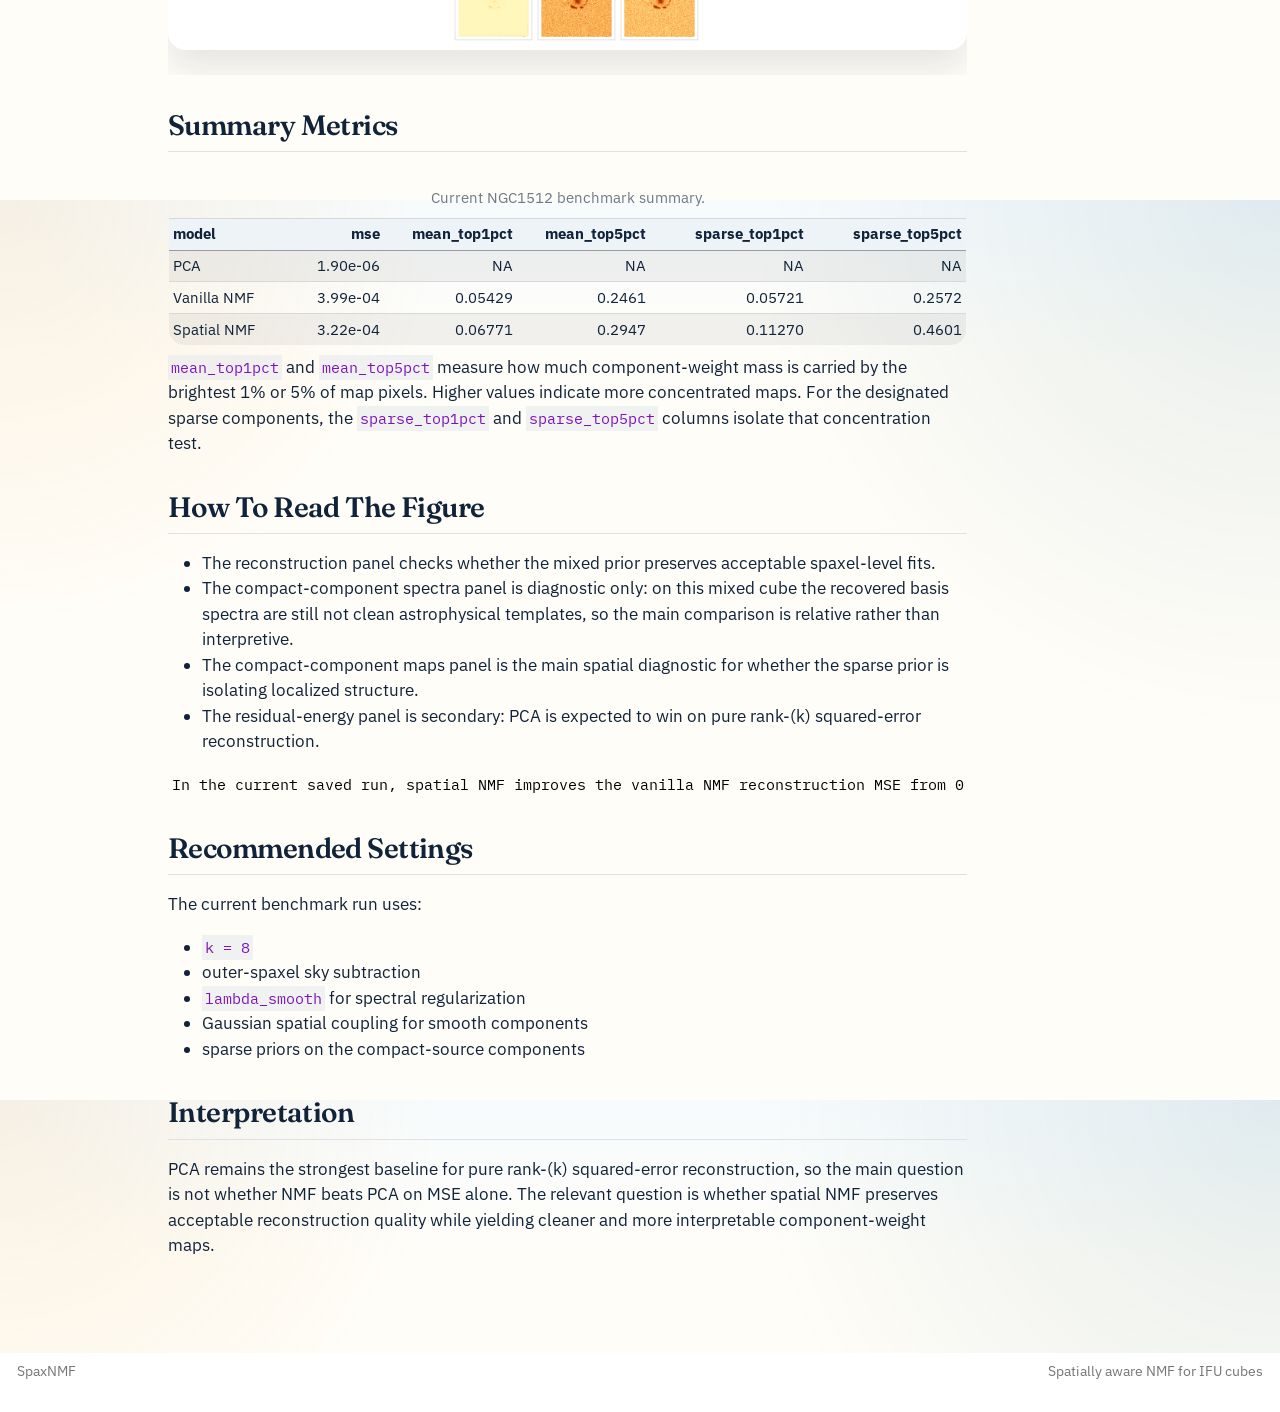
==== commit ead90f52: "new doc" ====
--- a/docs/benchmark.html
+++ b/docs/benchmark.html
@@ -141,6 +141,7 @@
   <li><a href="#real-cube-benchmark" id="toc-real-cube-benchmark" class="nav-link active" data-scroll-target="#real-cube-benchmark">Real-Cube Benchmark</a></li>
   <li><a href="#current-figure" id="toc-current-figure" class="nav-link" data-scroll-target="#current-figure">Current Figure</a></li>
   <li><a href="#summary-metrics" id="toc-summary-metrics" class="nav-link" data-scroll-target="#summary-metrics">Summary Metrics</a></li>
+  <li><a href="#how-to-read-the-figure" id="toc-how-to-read-the-figure" class="nav-link" data-scroll-target="#how-to-read-the-figure">How To Read The Figure</a></li>
   <li><a href="#recommended-settings" id="toc-recommended-settings" class="nav-link" data-scroll-target="#recommended-settings">Recommended Settings</a></li>
   <li><a href="#interpretation" id="toc-interpretation" class="nav-link" data-scroll-target="#interpretation">Interpretation</a></li>
   </ul>
@@ -170,7 +171,7 @@
 
 <section id="real-cube-benchmark" class="level2">
 <h2 class="anchored" data-anchor-id="real-cube-benchmark">Real-Cube Benchmark</h2>
-<p>This benchmark uses <code>NGC1512_cube_mockGCs.fits</code>, a mixed cube containing extended galaxy structure, compact GC-like sources, and sky contamination in the same field. The current benchmark is designed to answer two questions:</p>
+<p>This benchmark uses <code>NGC1512_cube_mockGCs.fits</code>, a mixed cube containing extended galaxy structure, compact GC-like sources, and sky contamination in the same field. It is designed to answer two practical questions:</p>
 <ol type="1">
 <li>How much reconstruction quality is lost relative to PCA?</li>
 <li>Does the mixed smooth+sparse spatial prior produce more concentrated compact components than vanilla NMF?</li>
@@ -181,7 +182,7 @@
 </section>
 <section id="current-figure" class="level2">
 <h2 class="anchored" data-anchor-id="current-figure">Current Figure</h2>
-<p>If the benchmark outputs are present in the repository, the latest figure is shown below.</p>
+<p>The saved figure emphasizes the candidate compact components, their component-weight maps, and a residual-energy comparison at fixed rank.</p>
 <div class="cell">
 <div class="cell-output-display">
 <div>
@@ -246,6 +247,15 @@
 </div>
 </div>
 <p><code>mean_top1pct</code> and <code>mean_top5pct</code> measure how much component-weight mass is carried by the brightest 1% or 5% of map pixels. Higher values indicate more concentrated maps. For the designated sparse components, the <code>sparse_top1pct</code> and <code>sparse_top5pct</code> columns isolate that concentration test.</p>
+</section>
+<section id="how-to-read-the-figure" class="level2">
+<h2 class="anchored" data-anchor-id="how-to-read-the-figure">How To Read The Figure</h2>
+<ul>
+<li>The reconstruction panel checks whether the mixed prior preserves acceptable spaxel-level fits.</li>
+<li>The compact-component spectra panel is diagnostic only: on this mixed cube the recovered basis spectra are still not clean astrophysical templates, so the main comparison is relative rather than interpretive.</li>
+<li>The compact-component maps panel is the main spatial diagnostic for whether the sparse prior is isolating localized structure.</li>
+<li>The residual-energy panel is secondary: PCA is expected to win on pure rank-(k) squared-error reconstruction.</li>
+</ul>
 <div class="cell">
 <div class="cell-output cell-output-stdout">
 <pre><code>In the current saved run, spatial NMF improves the vanilla NMF reconstruction MSE from 0.000399 to 0.000322, while increasing the designated sparse-component top-1% concentration from 0.057 to 0.113.</code></pre>
--- a/docs/styles.css
+++ b/docs/styles.css
@@ -170,6 +170,26 @@
   margin-bottom: 0;
 }
 
+.hero-list {
+  margin: 0.25rem 0 0 1.1rem;
+  padding: 0;
+}
+
+.hero-list li + li {
+  margin-top: 0.55rem;
+}
+
+.hero-card-note {
+  margin-top: 1rem;
+  color: rgba(16, 35, 57, 0.82);
+}
+
+.benchmark-inline {
+  font-size: 1.02rem;
+  line-height: 1.7;
+  color: var(--spax-ink);
+}
+
 .metric-ribbon,
 .feature-grid,
 .two-up,
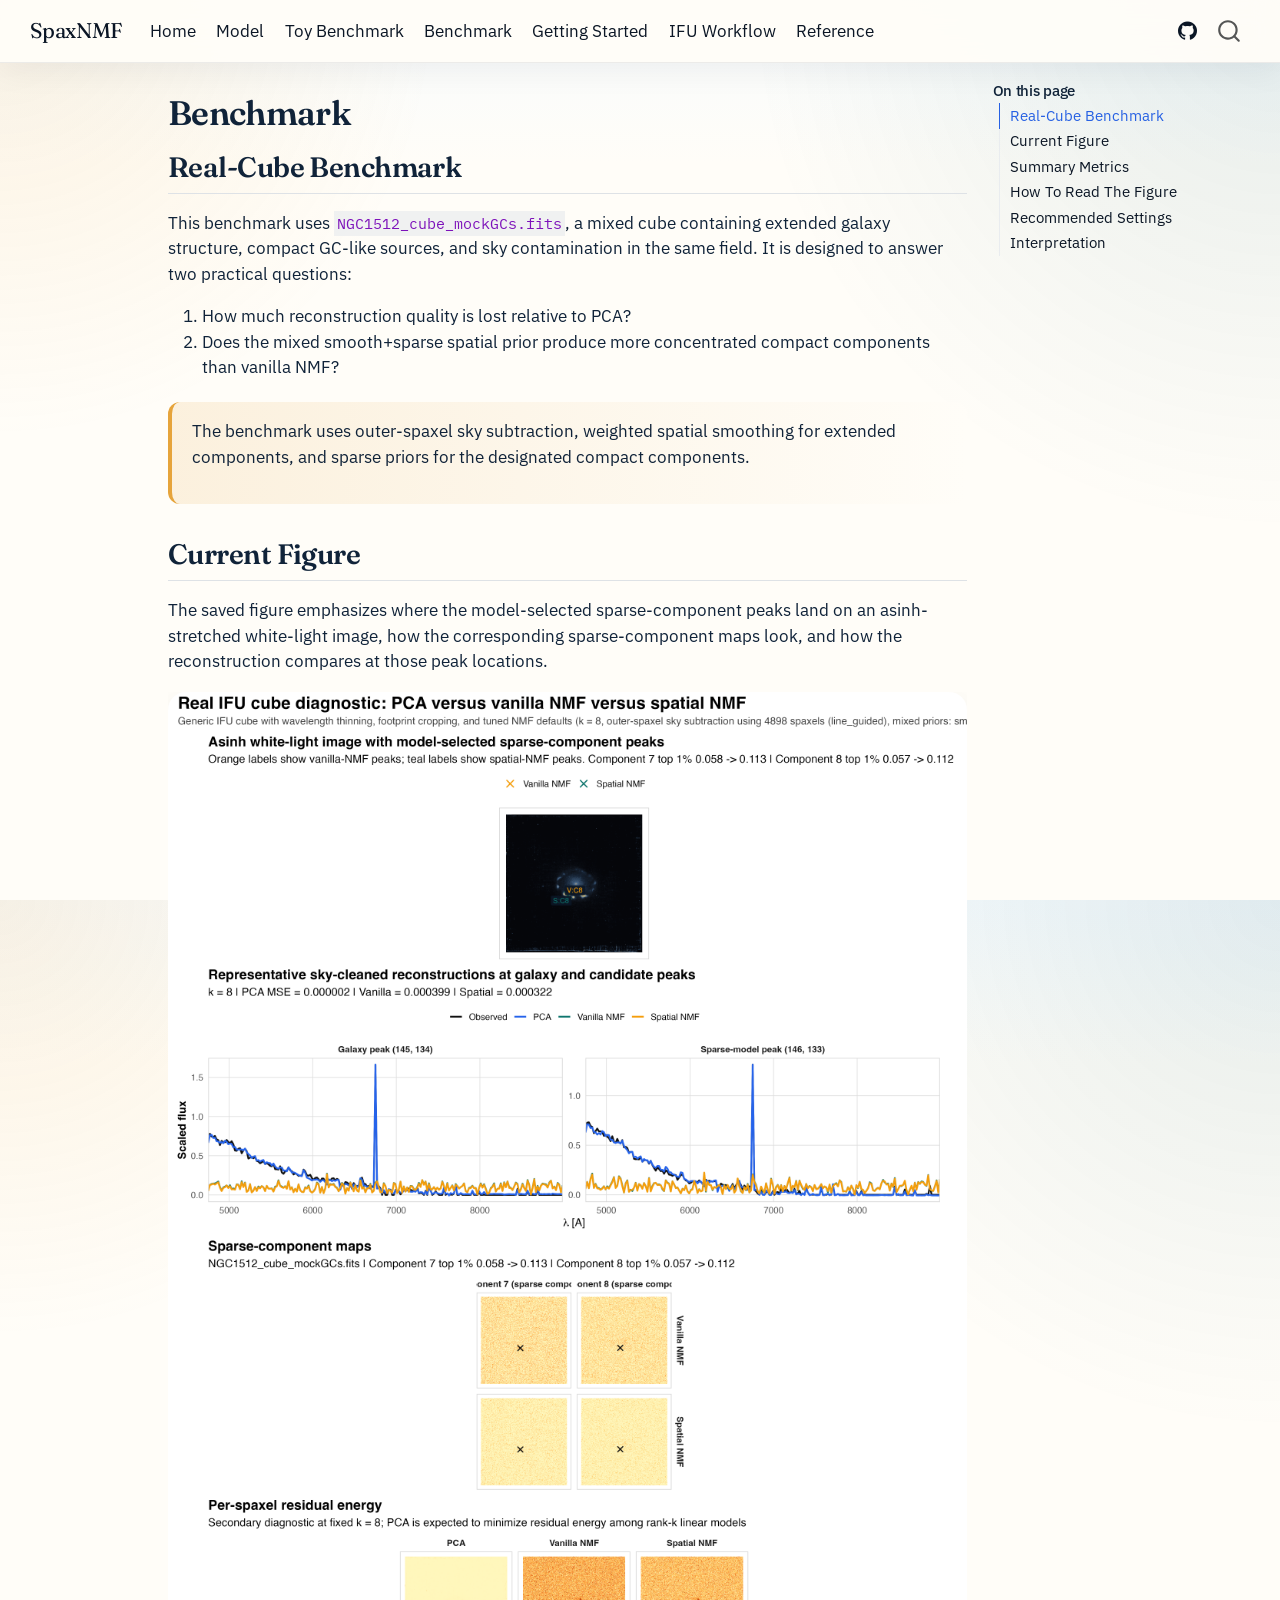
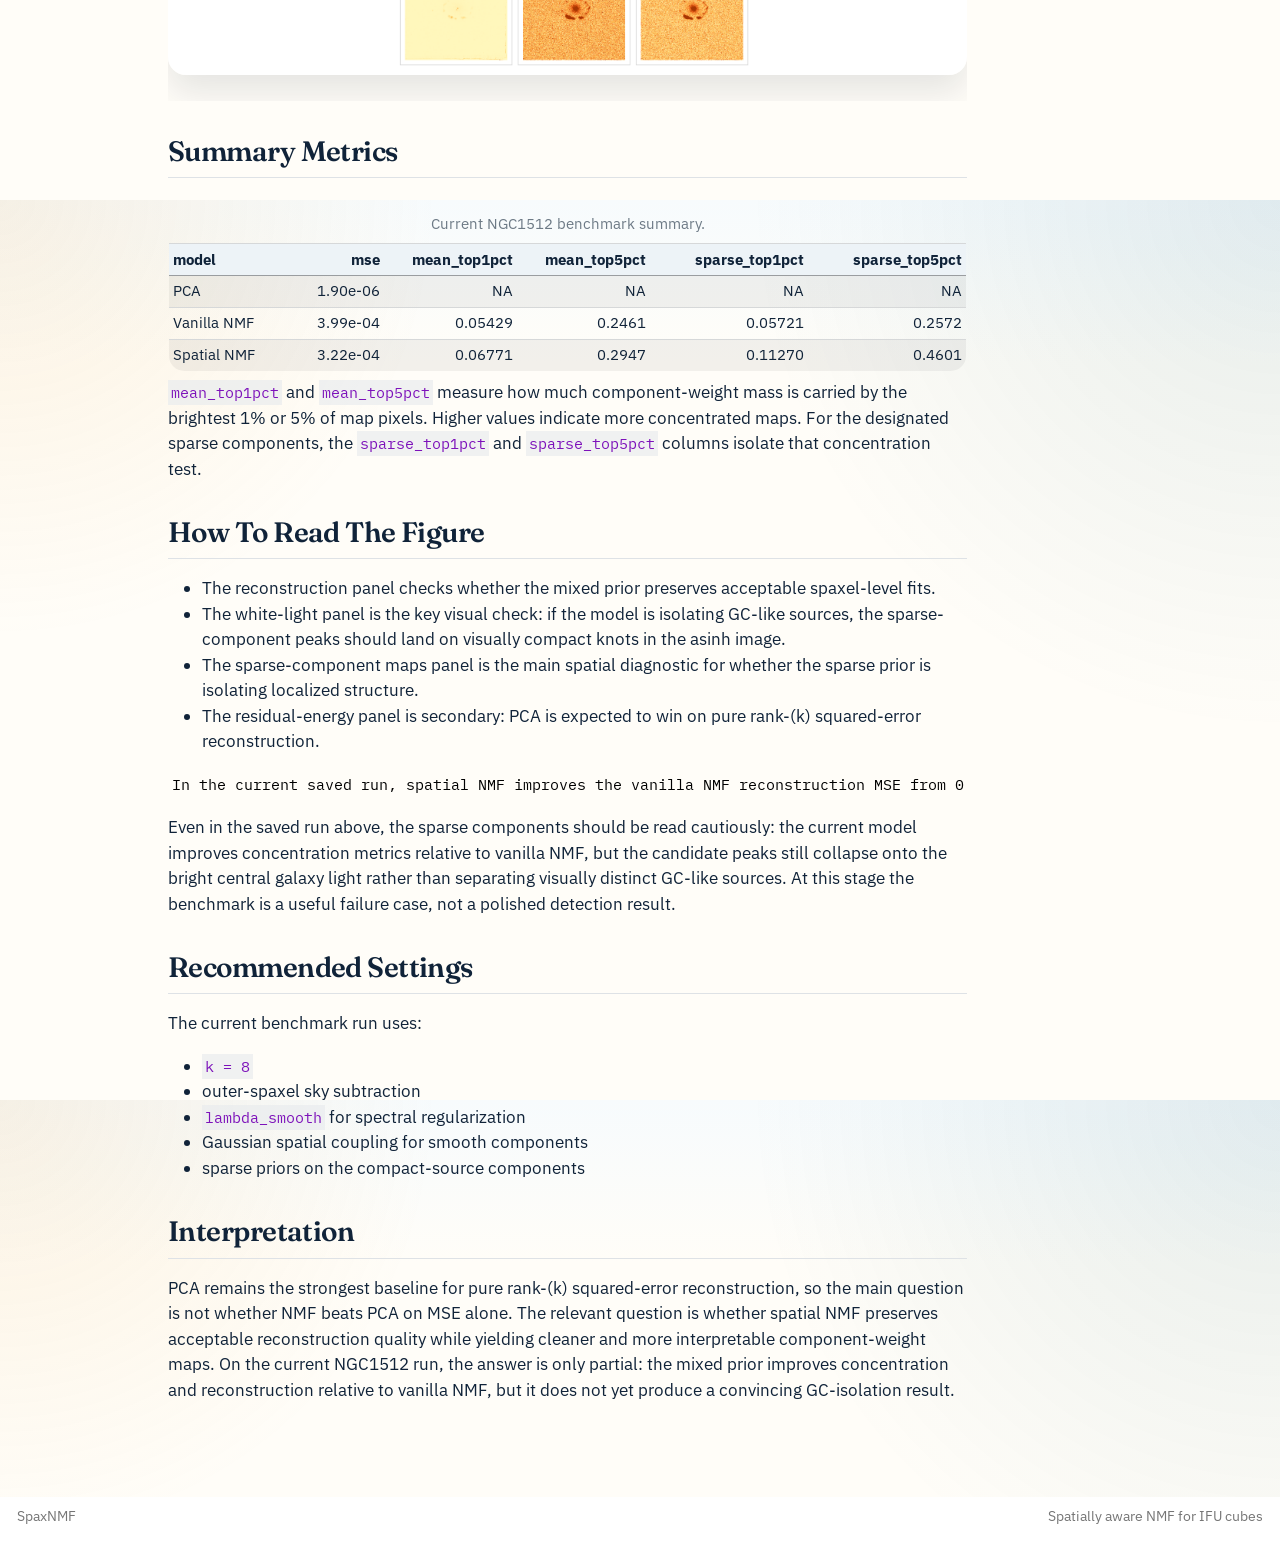
==== commit a97ab9b7: "updated doc" ====
--- a/docs/benchmark.html
+++ b/docs/benchmark.html
@@ -100,6 +100,10 @@
 <span class="menu-text">Model</span></a>
   </li>  
   <li class="nav-item">
+    <a class="nav-link" href="./toy-benchmark.html"> 
+<span class="menu-text">Toy Benchmark</span></a>
+  </li>  
+  <li class="nav-item">
     <a class="nav-link active" href="./benchmark.html" aria-current="page"> 
 <span class="menu-text">Benchmark</span></a>
   </li>  
@@ -182,7 +186,7 @@
 </section>
 <section id="current-figure" class="level2">
 <h2 class="anchored" data-anchor-id="current-figure">Current Figure</h2>
-<p>The saved figure emphasizes the candidate compact components, their component-weight maps, and a residual-energy comparison at fixed rank.</p>
+<p>The saved figure emphasizes where the model-selected sparse-component peaks land on an asinh-stretched white-light image, how the corresponding sparse-component maps look, and how the reconstruction compares at those peak locations.</p>
 <div class="cell">
 <div class="cell-output-display">
 <div>
@@ -252,8 +256,8 @@
 <h2 class="anchored" data-anchor-id="how-to-read-the-figure">How To Read The Figure</h2>
 <ul>
 <li>The reconstruction panel checks whether the mixed prior preserves acceptable spaxel-level fits.</li>
-<li>The compact-component spectra panel is diagnostic only: on this mixed cube the recovered basis spectra are still not clean astrophysical templates, so the main comparison is relative rather than interpretive.</li>
-<li>The compact-component maps panel is the main spatial diagnostic for whether the sparse prior is isolating localized structure.</li>
+<li>The white-light panel is the key visual check: if the model is isolating GC-like sources, the sparse-component peaks should land on visually compact knots in the asinh image.</li>
+<li>The sparse-component maps panel is the main spatial diagnostic for whether the sparse prior is isolating localized structure.</li>
 <li>The residual-energy panel is secondary: PCA is expected to win on pure rank-(k) squared-error reconstruction.</li>
 </ul>
 <div class="cell">
@@ -261,6 +265,7 @@
 <pre><code>In the current saved run, spatial NMF improves the vanilla NMF reconstruction MSE from 0.000399 to 0.000322, while increasing the designated sparse-component top-1% concentration from 0.057 to 0.113.</code></pre>
 </div>
 </div>
+<p>Even in the saved run above, the sparse components should be read cautiously: the current model improves concentration metrics relative to vanilla NMF, but the candidate peaks still collapse onto the bright central galaxy light rather than separating visually distinct GC-like sources. At this stage the benchmark is a useful failure case, not a polished detection result.</p>
 </section>
 <section id="recommended-settings" class="level2">
 <h2 class="anchored" data-anchor-id="recommended-settings">Recommended Settings</h2>
@@ -275,7 +280,7 @@
 </section>
 <section id="interpretation" class="level2">
 <h2 class="anchored" data-anchor-id="interpretation">Interpretation</h2>
-<p>PCA remains the strongest baseline for pure rank-(k) squared-error reconstruction, so the main question is not whether NMF beats PCA on MSE alone. The relevant question is whether spatial NMF preserves acceptable reconstruction quality while yielding cleaner and more interpretable component-weight maps.</p>
+<p>PCA remains the strongest baseline for pure rank-(k) squared-error reconstruction, so the main question is not whether NMF beats PCA on MSE alone. The relevant question is whether spatial NMF preserves acceptable reconstruction quality while yielding cleaner and more interpretable component-weight maps. On the current NGC1512 run, the answer is only partial: the mixed prior improves concentration and reconstruction relative to vanilla NMF, but it does not yet produce a convincing GC-isolation result.</p>
 
 
 </section>
